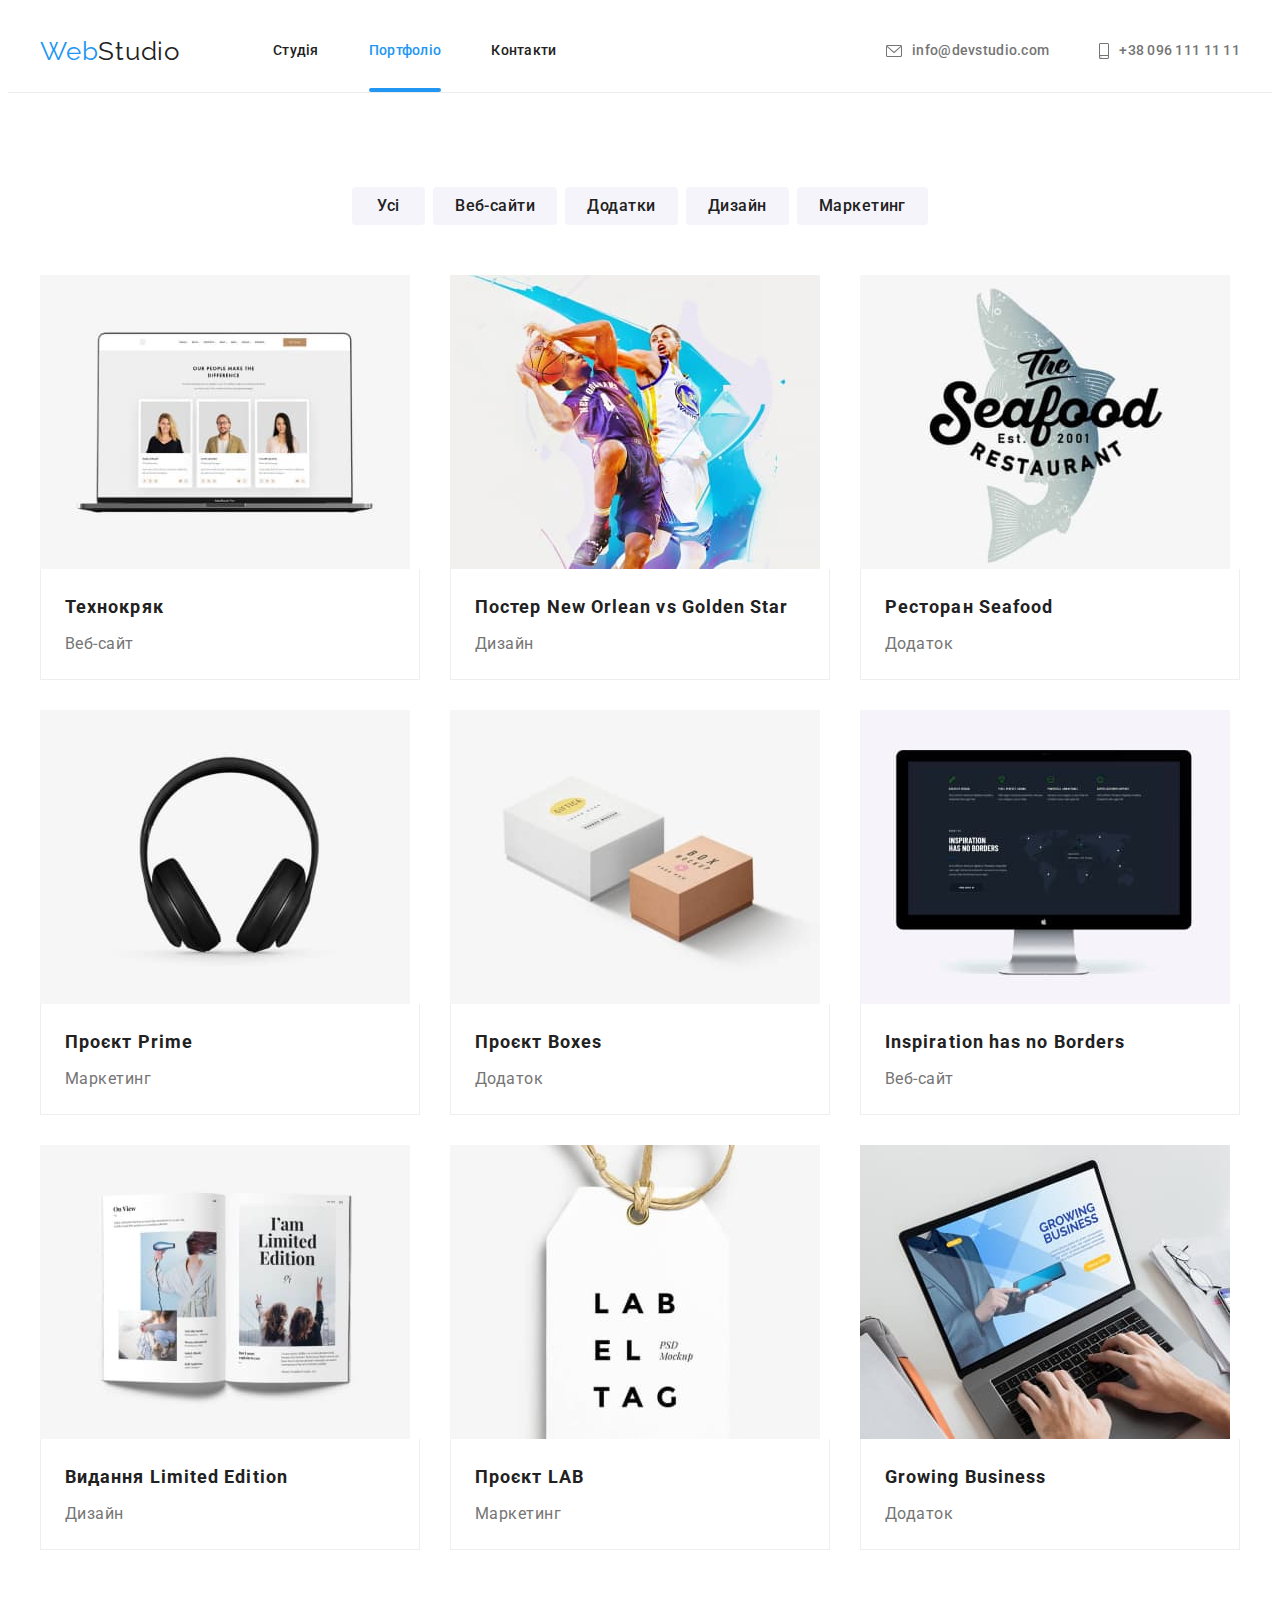
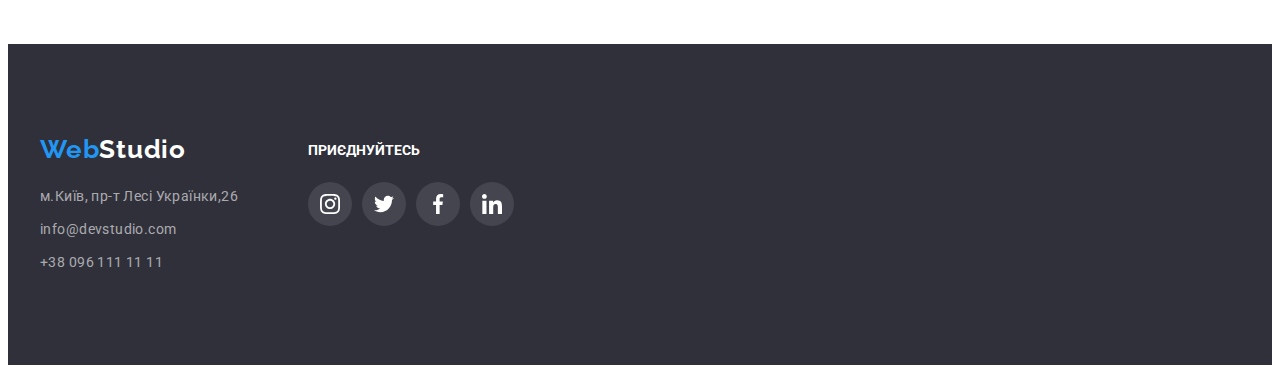
==== portfolio.html @ 3bbe530f "27" ====
<!DOCTYPE html>
<html lang="uk">

<head>
    <meta charset="UTF-8">
    <meta http-equiv="X-UA-Compatible" content="IE=edge">
    <meta name="viewport" content="width=device-width, initial-scale=1.0">
    <title>Document</title>

    <link rel="preconnect" href="https://fonts.googleapis.com">
    <link rel="preconnect" href="https://fonts.gstatic.com" crossorigin>
    <link
        href="https://fonts.googleapis.com/css2?family=Raleway:wght@700&family=Roboto:wght@400;500;700;900&display=swap"
        rel="stylesheet">
    <link rel="stylesheet" href="https://cdnjs.cloudflare.com/ajax/libs/modern-normalize/1.1.0/modern-normalize.min.css"
        integrity="sha512-wpPYUAdjBVSE4KJnH1VR1HeZfpl1ub8YT/NKx4PuQ5NmX2tKuGu6U/JRp5y+Y8XG2tV+wKQpNHVUX03MfMFn9Q=="
        crossorigin="anonymous" referrerpolicy="no-referrer" />
    <link rel="stylesheet" href="./css/styles.css">
</head>

<body>
    <header class="header">
    
        <div class="container header-container">
            <a href="./index.html" class="logo"> <span class="logo-name">Web</span>Studio</a>
            <nav>
                <ul class="header-list">
                    <li class="menu-link"><a class="header-link " href="index.html">Студія</a></li>
                    <li class="menu-link"><a class="header-link current" href="./portfolio.html">Портфоліо</a></li>
                    <li class="menu-link"><a class="header-link" href="">Контакти</a></li>
                </ul>
            </nav>
        <ul class="header-list part">
            <li class="header-contacts">
                <a href="mailto:info@devstudio.com" class="nav-link">
                    <svg class="logo-icon" width="16" height="16">
                        <use href="./images/icons.svg#icon-envelope"></use>
                    </svg>info@devstudio.com</a>
            </li>
            <li class="header-contacts">
                <a href="tel:+380961111111" class="nav-link">
                    <svg class="logo-icon" width="10" height="16">
                        <use href="./images/icons.svg#icon-smartphone"></use>
                    </svg>+38 096 111 11 11</a>
            </li>
        </ul>
        </div>
    </header>
        <main>
        <section class="icons-port">
            <div class="container">
        <h1 hidden>Портфоліо</h1>
        
            <ul class="portfolio">
                <li class=" portfolio-buttons"> <button type="button" class="buttons-list">Усі</button> </li>
                <li class=" portfolio-buttons"> <button type="button" class="buttons-list">Веб-сайти</button></li>
                <li class=" portfolio-buttons"> <button type="button" class="buttons-list">Додатки</button></li>
                <li class=" portfolio-buttons"> <button type="button" class="buttons-list">Дизайн</button></li>
                <li class=" portfolio-buttons"> <button type="button" class="buttons-list">Маркетинг</button></li>
            </ul>
        
       
            <ul class="list-projects">
                
                <li class="projects-item"> <a href=""  class="icons" >
                <div class="projects-wrapper">
                    
                        <img src="./images/img1-1.jpg" width="370" height="294" alt="Сторінка сайту">
                        <p class="projects-text">
                            Ресурс пропонує комплексні пропозиції з різним рівнем функціоналу та сервісів. Все це дозволить відвідувачу отримати
                            вичерпні відомості про компанію чи приватну особу.
                        </p>
                </div>
                    <div class="border">
                        <h2 class="icons-item">Технокряк</h2>
                        <p class="icons-description">Веб-сайт</p>
                    </div>
                    </a>
                </li>
                <li class="projects-item" > <a href="" class="icons">
                    <div class="projects-wrapper">
                    <img src="./images/img2-2.jpg" width="370" height="294" alt="Сторінка сайту">
                    <p class="projects-text">
                        Ресурс пропонує комплексні пропозиції з різним рівнем функціоналу та сервісів. Все це дозволить відвідувачу отримати
                        вичерпні відомості про компанію чи приватну особу.
                    </p>
                    </div>
                    <div class="border">
                        <h2 class="icons-item">Постер New Orlean vs Golden Star</h2>
                        <p class="icons-description">Дизайн</p>
                    </div>
                    </a>
                </li>
                <li class="projects-item" > <a href="" class="icons">
                    <div class="projects-wrapper">
                    <img src="./images/img3-3.jpg" width="370" height="294" alt="Сторінка сайту">
                    <p class="projects-text">
                        Ресурс пропонує комплексні пропозиції з різним рівнем функціоналу та сервісів. Все це дозволить відвідувачу отримати
                        вичерпні відомості про компанію чи приватну особу.
                    </p>
                    </div>
                    <div class="border">
                        <h2 class="icons-item">Ресторан Seafood</h2>
                        <p class="icons-description">Додаток</p>
                    </div>
                    </a>
                </li>
                <li  class="projects-item"> <a href="" class="icons">
                    <div class="projects-wrapper">
                    <img src="./images/img4-4.jpg" width="370" height="294" alt="Сторінка сайту">
                    <p class="projects-text">
                        Ресурс пропонує комплексні пропозиції з різним рівнем функціоналу та сервісів. Все це дозволить відвідувачу отримати
                        вичерпні відомості про компанію чи приватну особу.
                    </p>
                    </div>
                    <div class="border">
                        <h2 class="icons-item">Проєкт Prime</h2>
                        <p class="icons-description">Маркетинг</p>
                    </div>
                    </a>
                </li>
                <li class="projects-item" > <a href="" class="icons">
                    <div class="projects-wrapper">
                    <img src="./images/img5-5.jpg" width="370" height="294" alt="Сторінка сайту">
                    <p class="projects-text">
                        Ресурс пропонує комплексні пропозиції з різним рівнем функціоналу та сервісів. Все це дозволить відвідувачу отримати
                        вичерпні відомості про компанію чи приватну особу.
                    </p>
                    </div>
                    <div class="border">
                        <h2 class="icons-item">Проєкт Boxes</h2>
                        <p class="icons-description">Додаток</p>
                    </div>
                    </a>
                </li>
                <li class="projects-item" > <a href="" class="icons">
                    <div class="projects-wrapper">
                    <img src="./images/img6-6.jpg" width="370" height="294" alt="Сторінка сайту">
                    <p class="projects-text">
                        Ресурс пропонує комплексні пропозиції з різним рівнем функціоналу та сервісів. Все це дозволить відвідувачу отримати
                        вичерпні відомості про компанію чи приватну особу.
                    </p>
                    </div>
                    <div class="border">
                        <h2 class="icons-item">Inspiration has no Borders</h2>
                        <p class="icons-description">Веб-сайт</p>
                    </div>
                    </a>
                </li>
                <li  class="projects-item"> <a href="" class="icons">
                    <div class="projects-wrapper">
                    <img src="./images/img7-7.jpg" width="370" height="294" alt="Сторінка сайту">
                    <p class="projects-text">
                        Ресурс пропонує комплексні пропозиції з різним рівнем функціоналу та сервісів. Все це дозволить відвідувачу отримати
                        вичерпні відомості про компанію чи приватну особу.
                    </p>
                    </div>
                    <div class="border">
                        <h2 class="icons-item">Видання Limited Edition</h2>
                        <p class="icons-description">Дизайн</p>
                    </div>
                    </a>
                </li>
                <li  class="projects-item"> <a href="" class="icons">
                    <div class="projects-wrapper">
                    <img src="./images/img8-8.jpg" width="370" height="294" alt="Сторінка сайту">
                    <p class="projects-text">
                        Ресурс пропонує комплексні пропозиції з різним рівнем функціоналу та сервісів. Все це дозволить відвідувачу отримати
                        вичерпні відомості про компанію чи приватну особу.
                    </p>
                    </div>
                    <div class="border">
                        <h2 class="icons-item">Проєкт LAB</h2>
                        <p class="icons-description">Маркетинг</p>
                    </div>
                    </a>
                </li>
                <li  class="projects-item"> <a href="" class="icons">
                    <div class="projects-wrapper">
                    <img src="./images/img9-9.jpg" width="370" height="294" alt="Сторінка сайту">
                    <p class="projects-text">
                        Ресурс пропонує комплексні пропозиції з різним рівнем функціоналу та сервісів. Все це дозволить відвідувачу отримати
                        вичерпні відомості про компанію чи приватну особу.
                    </p>
                    </div>
                    <div class="border">
                        <h2 class="icons-item">Growing Business</h2>
                        <p class="icons-description">Додаток</p>
                    </div>
                    </a>
                </li>
            </ul>
       </div>
        </section>
        
    </main>
<footer class="contacts">
    <div class="container footer-wrapper">
        <div class="footer-contacts">
            <a href="./index.html" class="logo-link"> <span class="logo-web">Web</span>Studio</a>
            <address class="contact">
                <ul class="footer-list">
                    <li class="footer-items adress">
                        <a href="https://goo.gl/maps/vzMB5SLDeyugjdqs5" target="_blank" rel="noopener norefferer"
                            class="contact-link">м.Київ, пр-т Лесі Українки,26</a>
                    </li>
                    <li class="footer-items">
                        <a href="mailto:info@devstudio.com" class="contact-link">info@devstudio.com</a>
                    </li>
                    <li class="footer-items">
                        <a href="tel:+380961111111" class="contact-link">+38 096 111 11 11</a>
                    </li>
                </ul>

            </address>
        </div>
        <div class="footer-links">
            <span class="footer-text">ПРИЄДНУЙТЕСЬ</span>
            <ul class="footer-logo">
                <li class="foot-soc-item">
                    <a class="foot-soc-link" href="#">
                        <svg class="foot-soc-icon" width="20" height="20">
                            <use href="./images/icons.svg#icon-instagram"></use>
                        </svg>
                    </a>
                </li>
                <li class="foot-soc-item">
                    <a class="foot-soc-link" href="#">
                        <svg class="foot-soc-icon" width="20" height="20">
                            <use href="./images/icons.svg#icon-twitter"></use>
                        </svg>
                    </a>
                </li>
                <li class="foot-soc-item">
                    <a class="foot-soc-link" href="#">
                        <svg class="foot-soc-icon" width="20" height="20">
                            <use href="./images/icons.svg#icon-facebook"></use>
                        </svg>
                    </a>
                </li>
                <li class="foot-soc-item">
                    <a class="foot-soc-link" href="#">
                        <svg class="foot-soc-icon" width="20" height="20">
                            <use href="./images/icons.svg#icon-linkedin"></use>
                        </svg>
                    </a>
                </li>
            </ul>
        </div>
    </div>
</footer>
    </body>
    </html>
---- css/styles.css ----
:root {
    --pimary-text-color:#212121 ;
    --text-color: #757575;
    --accent-color: #2196F3;
    --white-color: #ffffff;
    --cubic-bezier: cubic-bezier(0.4, 0, 0.2, 1)

 }
 h1,
 h2,
 h3,
 h4,
 h5,
 h6,
 p {
    margin: 0;
 }
 ul {
    list-style: none;
    margin: 0;
    padding: 0;
 }
  button {
    cursor: pointer;
  }
 
 body {
    color: var(--pimary-text-color);
    background-color: var(--white-color);
    font-family: "Roboto", sans-serif;

}
img {
    display: block;
        max-width: 100%;
        height: auto;
}
.header-list {
    list-style: none;
    display: flex;
    
    justify-content: center;
    gap: 50px;
    
}
.logo {
    margin-right: 93px;
}
.logo, .logo-name {
    font-family: "Raleway";
    font-size: 26px;
    line-height: 1.19;
    letter-spacing: 0.03em;
    text-decoration: none;
    color: var(--pimary-text-color);
    padding-top: 25px;
    padding-bottom: 25px;
    
}
.header {
    border-bottom: 1px solid #ECECEC;
        border-top: transparent solid;
   
}


.logo-name {
    color: var(--accent-color);
}
.container {
    width: 1200px;
    padding-left: 15px;
    padding-right: 15px;
    margin:0 auto;
}
/* --------------------Site Nav */
.header-container {
    display: flex;
    align-items: center;
}
.header-link {
    display: block;
    
    font-weight: 500;
    font-size: 14px;
    line-height: 1.14;
    letter-spacing: 0.02em;
    color: var(--pimary-text-color);
    text-decoration: none;
    padding-top: 32px;
    padding-bottom: 32px;
    transition: color 250ms var(--cubic-bezier);

}
.header-contacts {
list-style: none;

}

.logo-icon {
fill: var(--text-color);
display: flex;
margin-right: 10px;
transition: fill 250ms var(--cubic-bezier);

}
.nav-link{
    display: flex;
    justify-content: center;
    align-items: center;
    transition: color 250ms var(--cubic-bezier);
}
.nav-link:hover,
.nav-link:focus {
color: var(--accent-color);
}
.nav-link:focus .logo-icon {
  fill: currentColor;
} 
.nav-link:hover .logo-icon {
    fill: currentColor;
}
    
.header-link:hover,
.header-link:focus{
color: var(--accent-color);}
.current {
    position: relative;
    color: var(--accent-color);


  
}
.part {
    margin-left: auto;
    
}

.nav-link {
    color: var(--text-color);
    text-decoration: none;
    font-weight: 500;
        font-size: 14px;
        line-height: 1.14;
        letter-spacing: 0.02em;
        padding-bottom: 32px;
        padding-top: 32px;
}
 
 .current::after {
    display: block;
  position: absolute;
   content: "";
    width: 100%;
    height: 4px;
    background-color: #2196F3;
    left: 0;
    border-radius: 2px;
    bottom: -1px;
}


/*-------------------Hero-------------*/
.hero {
    background-color: #2F303A;
   max-width: 1600px;
   min-height: 600px;
 background-image:  linear-gradient(rgba(47, 48, 58, 0.4),
    rgba(47, 48, 58, 0.4)),

url(../images/hero.jpg);
text-align: center;
padding-top: 200px;
padding-bottom: 200px;
margin: auto;
border: none;
background-position: center;
background-repeat: no-repeat;
}
.hero-title {
font-weight: 900;
    font-size: 44px;
    line-height: 1.36;
    width: 694px;
    height: 120px;
    letter-spacing: 0.06em;
    text-transform: uppercase;
    color: var(--white-color);
    margin: auto;
    margin-bottom: 30px;
   
    
   

}
.hero-button {
    font-family: 'Roboto', sans-serif;
        font-style: normal;
        font-weight: 700;
        font-size: 16px;
        line-height: 1.87;
        display: flex;
        align-items: center; 
        text-align: center; 
        letter-spacing: 0.06em;
        border: none;
        border-radius: 4px;
        padding: 10px 32px;
        min-width: 216px;
        margin: 0 auto;
    color: #ffffff;
    background-color: #2196F3;
    transition: color 250ms var(--cubic-bezier), background-color 250ms var(--cubic-bezier)  ;
}
.hero-button:hover,
.hero-button:focus {
 color: #ffffff ; 
 background-color: #188CE8;  
}
/*---------------Section-------------*/
.subtitle {
    padding-top: 94px ;
    
}
.section-team {
    background-color:#F5F4FA ;
    margin: 0;
    padding-top: 94px;
    padding-bottom: 94px;
}
.section-hide {
    visibility: hidden;
    position: absolute;
        width: 1px;
        height: 1px;
        margin: -1px;
        border: 0;
        padding: 0;
        white-space: nowrap;
        clip-path: inset(100%);
        clip: rect(0 0 0 0);
        overflow: hidden;
        
}
.section-title {
    font-weight: 700;
        font-size: 36px;
        line-height: 1.16;
        text-align: center;
        letter-spacing: 0.03em;
       
       margin-bottom: 50px;
    color: var(--pimary-text-color);
}
.work {
padding: 94px 0;

}
.list {
    display: flex;
    gap: 30px;
    padding: 0;
    margin: 0;
    
}

.list-benefits{
    display: flex; 
    gap: 30px;
}
.benefits {
flex-basis: calc((100% - 90px) / 4);
}
.benefits-box {
    display: flex;
    width: 270px;
    height: 120px;
    align-items: center;
    justify-content: center;
    background-color: #F5F4FA ;
    border-radius: 4px;
    margin-bottom: 30px;
}

.subtitle-list {
    font-weight: 700;
        font-size: 14px;
        line-height: 1.14;
        letter-spacing: 0.03em;
        text-transform: uppercase;
        margin-bottom: 10px;
        
color: var(--pimary-text-color);
}
.subtitle-description {
    font-weight: 400;
        font-size: 14px;
        line-height: 1.71;
        letter-spacing: 0.03em;
  color:  var(--text-color);  
}
.works-box {
position: relative;
}
.works-description {
position: absolute;
display: block;
bottom: 0;
font-weight: 700;
font-size: 14px;
line-height: 1.14;
letter-spacing: 0.02em;
color: var(--white-color);
width: 100%;
justify-content: center;
height: ;
text-align: center;
background-color: rgba(47, 48, 58, 0.8);
padding-top:27px ;
padding-bottom: 27px;

}
/*------------------Team-------------*/
.team  

.stuff {
    padding-top: 94px;
}

.title-list {
    display: flex;
    gap: 30px;
    
    
}
.teammate {
    width: calc((100%-90px) /4) ;
    background-color: var(--white-color);
    border-radius: 4px;
    box-shadow: 0px
        2px rgba(0, 0, 0, 0.2), 0px
            1px rgba(0, 0, 0, 0.14), 0px
                1px rgba(0, 0, 0, 0.12)  ;
}
/* .teammate:hover,
.teammate:focus {
    box-shadow: 0px 4px rgba(0, 0, 0, 0.25);
} */
.team-list {
    font-weight: 500;
        font-size: 16px;
        line-height: 1.18;
        text-align: center;
        letter-spacing: 0.03em;
        margin-top: 30px;
        margin-bottom: 10px;
    color: var(--pimary-text-color);
}
.team-description {
    font-weight: 400;
        font-size: 16px;
        line-height: 1.18;
        text-align: center;
        letter-spacing: 0.03em;
    color: #757575;
    margin-bottom: 16px;
}
.team-soc-list {
display: flex;
justify-content: center;
gap: 10px;
}
.team-soc-item {
width: 44px;
height: 44px;
margin-bottom: 30px;
color: #ffffff;
}
.team-soc-link {
width: 100%;
height: 100%;
border-radius: 50%;
display: flex;
background-color: #ffffff;
align-items: center;
justify-content: center;
color: #AFB1B8;
transition: background-color 250ms var(--cubic-bezier), fill 250ms var(--cubic-bezier);
}
.team-soc-link:hover,
.team-soc-link:focus {
    background-color: #2196F3 ;
    fill: #ffffff;
}
 .team-soc-link:hover .team-soc-icon {
    fill: #ffffff;
}
.team-soc-link:focus .team-soc-icon {
                        fill: #ffffff}
            
/* .team-soc-icon:hover,
.team-soc-icon:focus {
    fill: currentColor;
} */
.team-soc-icon {
fill: currentColor;
transition: fill 250ms var(--cubic-bezier);
} 
/* __________________________Clients________________________ */
.section-clients {
margin: 0;
    padding-top: 94px;
    padding-bottom: 94px;
}

.clients-list {
display: flex;
    justify-content: center;
    gap: 30px;
}
.clients-item {
width: 170px;
height: 92px;
}
.clients-link {
width: 100%;
    height: 100%;
    border-radius: 4%;
    display: flex;
    background-color: #ffffff;
    align-items: center;
    justify-content: center;
    border: 1px solid;
    
    border-color: #AFB1B8;
   transition: border-color 250ms var(--cubic-bezier);}
    .clients-link:hover,
    .clients-link:focus {
      border-color: var(--accent-color);
    }
    
    .clients-link:hover .clients-logo {
    fill: var(--accent-color);
        }
    .clients-link:focus .clients-logo {
        fill: var(--accent-color);
    }
.clients-logo {
fill: #AFB1B8;
transition: fill 250ms var(--cubic-bezier);
} 

/*-----------Portfolio-----------*/
.buttons-list, .hero-button {
    cursor: pointer;
    border: none solid transparent;
}
.portfolio {
display: flex;
justify-content: center;
gap: 8px;

margin-bottom: 50px;
align-items: center;
}

.list-projects {
display: flex;
    flex-wrap: wrap;
    gap: 30px;
    justify-content: center;
   
} 
.projects-item {
    background-color: var(--white-color);
    flex-basis: calc((100% - 60px) / 3);
    display: block;
    }
.projects-item:hover .projects-text,
.projects-item:focus .projects-text {
    transform: translateY(0);
}
.projects-wrapper {
    position: relative;
    overflow: hidden;
 }
.projects-text{
    position: absolute;
    top: 0;
    background-color: rgba(33, 150, 243, 0.9);
    color: #ffffff;
    font-weight: 400;
    font-size: 18px;
    line-height: 1.5;
    padding: 63px 24px;
    height: 100%;
    transform: translateY(100%);
    transition: transform 250ms var(--cubic-bezier);
}

.icons:hover,
.icons:focus {
box-shadow: 1px 4px rgba(0, 0, 0, 0.16), 0px
        4px rgba(0, 0, 0, 0.06), 0px 1px rgba(0, 0, 0, 0.12);
}
.buttons-list {
    font-family: inherit;
    font-weight: 500;
        font-size: 16px;
        line-height:1.62;
        text-align: center;
        letter-spacing: 0.03em;
        border: none;
        padding: 6px 22px;
            min-width: 73px;
            border-radius: 4px;
           
    color: #212121;
    background-color: #F5F4FA;
    transition: box-shadow 250ms var(--cubic-bezier), background-color 250ms var(--cubic-bezier), color 250ms var(--cubic-bezier),  
    border 250ms var(--cubic-bezier);
}
.buttons-list:hover,
.buttons-list:focus {
    
    box-shadow: 0px 2px rgba(0, 0, 0, 0.12), 0px 1px rgba(0, 0, 0, 0.08), 0px 3px rgba(0, 0, 0, 0.1);
}
.buttons-list:hover {
color: #ffffff;
    background-color: #2196F3;
}
.buttons-list:focus {
    border:1px solid rgba(0, 0, 0, 1) ;
}
/*------------------Icons---------------*/
.border {
padding: 20px 24px;
border-radius: 1px;
    border-left: 1px solid #EEEEEE;
    border-right: 1px solid #EEEEEE;
    border-bottom: 1px solid #EEEEEE;
    
}

.icons-port{
    text-decoration: none;
    padding-top: 94px;
    padding-bottom: 94px;
    
} 
.icons-item {
    font-weight: 700;
        font-size: 18px;
        line-height: 2;
        letter-spacing: 0.06em;
        text-decoration: none;
        padding-bottom: 4px;
        
    color: var(--pimary-text-color);
}
.icons {
    text-decoration: none;
    display: block;
    transition: box-shadow 250ms var(--cubic-bezier);
}
.icons-description {
    font-weight: 400;
        font-size: 16px;
        line-height: 1.88;
    letter-spacing: 0.03em;
    text-decoration: none;
    color: var(--text-color);
}


/*------------Footer----------*/
.footer-wrapper {
   display: flex;
padding-top: 90px;
padding-bottom: 90px;
align-items: baseline;

}
.contacts {
    background-color:#2F303A ;
    
        display: flex;
        
}


.logo-link, .logo-web {
    font-family: 'Raleway';
        font-style: normal;
        font-weight: 700;
        font-size: 26px;
        line-height: 1.19;
        text-decoration: none;
        letter-spacing: 0.03em;
       margin-bottom: 20px;
     
}
.logo-link {
    color: var(--white-color);
}
.logo-web {
    color: var(--accent-color);
}
.contact-link  {
    font-family: 'Roboto';
        font-style: normal;
    font-weight: 400;
        font-size: 14px;
        line-height: 1.71;
         letter-spacing: 0.03em;
        text-decoration: none;
        color: rgba(255, 255, 255, 0.6);
        transition: color 250ms var(--cubic-bezier);
        
}

.footer-items {
    margin-bottom: 9px;
}
.footer-items:last-child {
    margin-bottom: 0;
}

.contact-link:hover,
.contact-link:focus {
    color: var(--white-color);
}

.contact {
    margin-top: 20px;
}
.footer-links {
    
    
margin-left: 70px;
}
.footer-text {
    font-family: 'Roboto';
    font-weight: 700;
    font-size: 14px;
    line-height: 1.14;
    text-align: left;
   
    vertical-align: top;
    color: var(--white-color);
    
}
.footer-logo {
display: flex;
    justify-content: center;
    margin-top: 20px;
    gap: 10px;
}
.foot-soc-item {
    width: 44px;
        height: 44px;
        
}
.foot-soc-link {
    width: 100%;
    height: 100%;
    border-radius: 50%;
    display: flex;
background-color: rgba(255, 255, 255, 0.1);
    align-items: center;
    justify-content: center;
    transition: background-color 250ms var(--cubic-bezier);
}

.foot-soc-link:hover,
.foot-soc-link:focus {
    background-color: var(--accent-color);
}
.foot-soc-icon {
    fill: #ffffff;
}
.backdrop {
    position: fixed;
    top: 0;
    width: 100%;
    height: 100%;
    background-color: rgba(0, 0, 0, 0.2);
    transition: opacity 250ms linear, visibility 250ms linear;
}
.modal {
    width: 528px;
    min-height: 581px;
    background-color: var(--white-color);
    border-radius: 4px;
    position: absolute;
    top: 50%;
    left: 50%;
    transform: translate( -50%,-50% ) scale(1);
    transition: transform 250ms linear;
}
.backdrop.is-hidden .modal {
    transform: translate(-50%, -50%) scale(0);
}
.modal-close {
    position: absolute;
    right: 8px;
    top: 8px;
    width: 30px;
    height: 30px;
    border: 1px solid rgba(0, 0, 0, 0.1);
    border-radius: 50%;
    display: flex ;
    align-items: center;
    justify-content: center;
    background-color: transparent;
}
.is-hidden {
    opacity: 0;
    visibility: hidden;
    pointer-events: none;
}
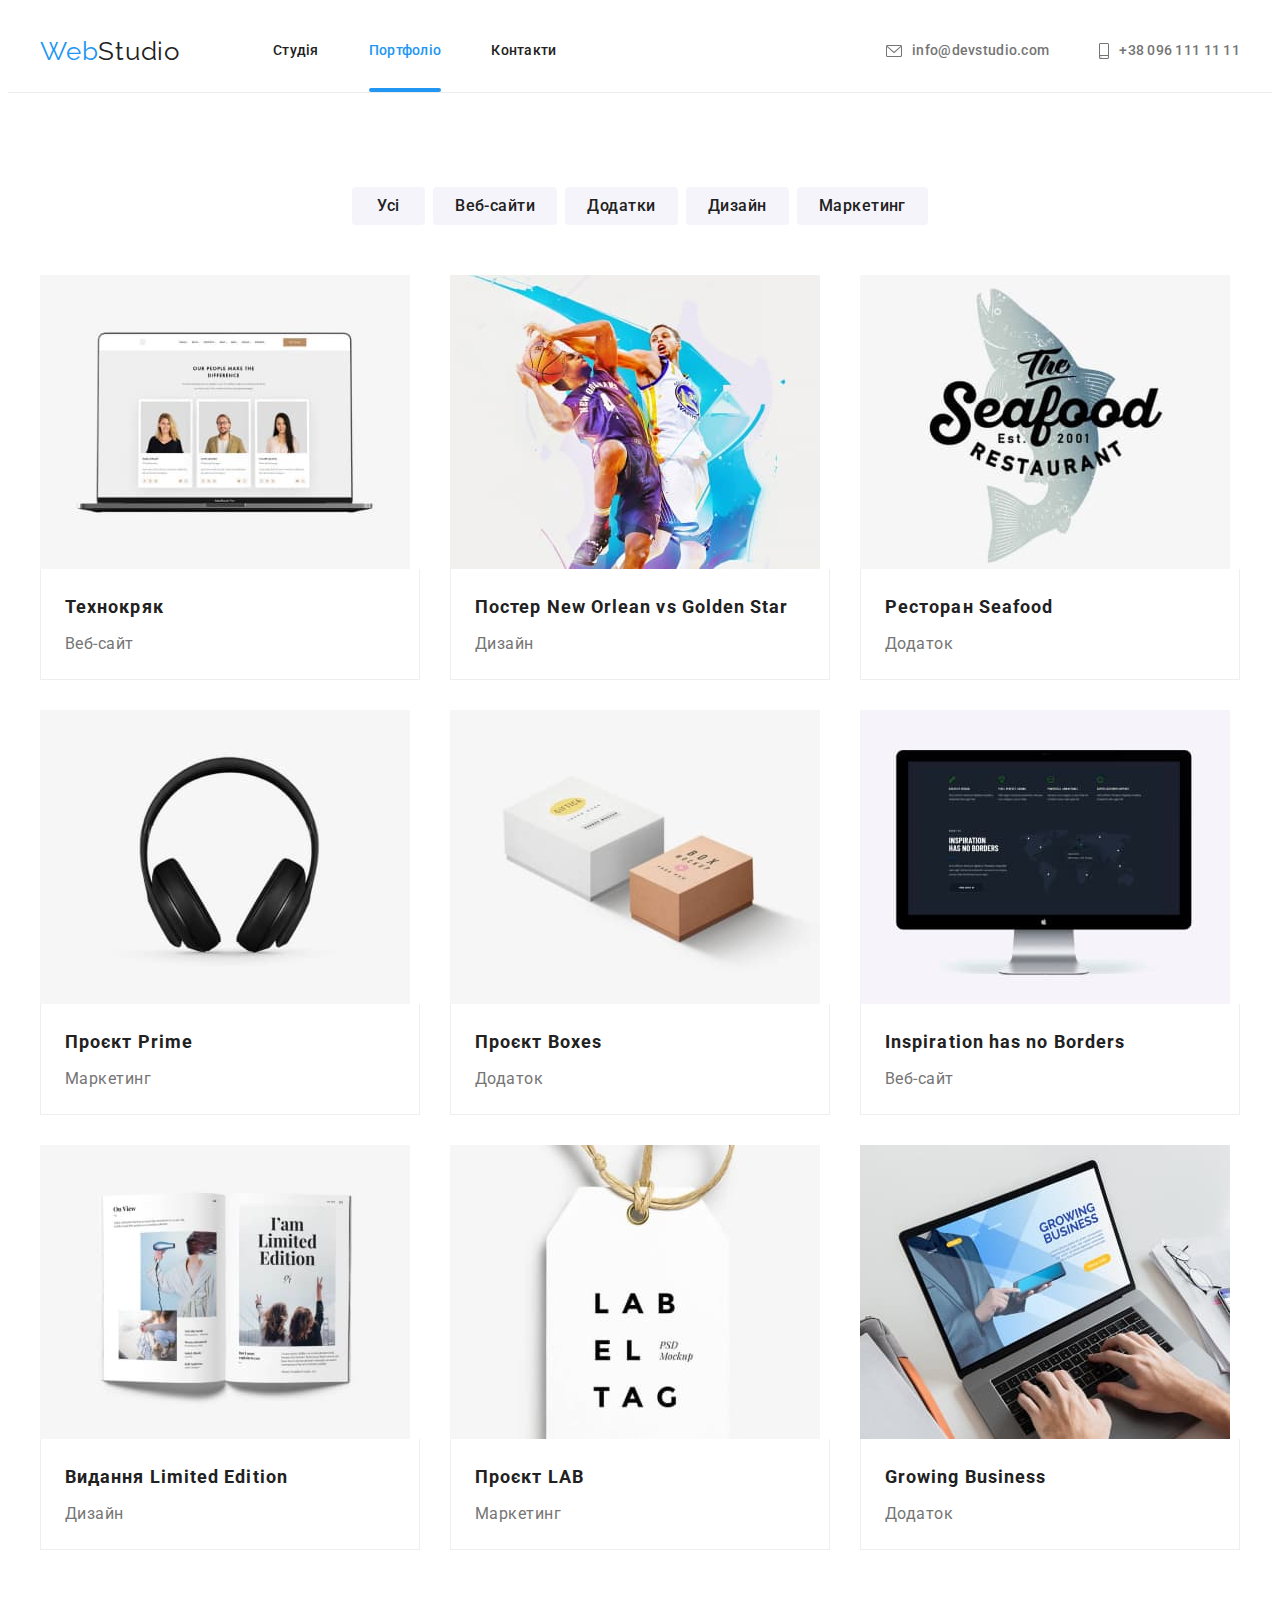
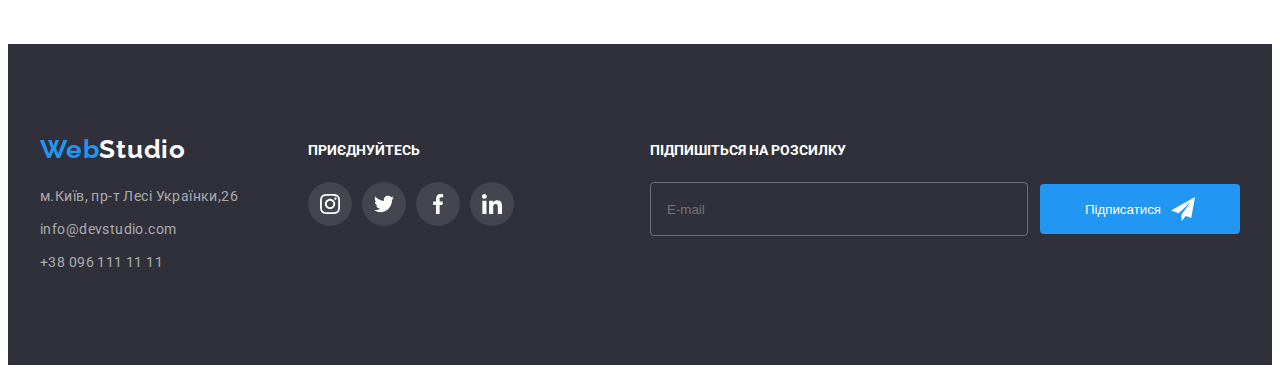
==== commit 68b660ac: "28.11" ====
--- a/portfolio.html
+++ b/portfolio.html
@@ -247,6 +247,19 @@
                 </li>
             </ul>
         </div>
+        <div class="foot-wrap">
+            <span class="footer-text">ПІДПИШІТЬСЯ НА РОЗСИЛКУ</span>
+            <form class="foot-form">
+                <div class="footer-input">
+                    <input type="email" minlength="6" class="foot-input" placeholder="E-mail" required />
+                    <button type="button" class="footer-button">Підписатися
+                        <svg class="footer-icon" width="24" height="24">
+                            <use href="./images/icons.svg#icon-footmail"></use>
+                        </svg>
+                    </button>
+                </div>
+            </form>
+        </div>
     </div>
 </footer>
     </body>
--- a/css/styles.css
+++ b/css/styles.css
@@ -35,6 +35,11 @@
         max-width: 100%;
         height: auto;
 }
+textarea {
+    resize: none;
+}
+
+
 .header-list {
     list-style: none;
     display: flex;
@@ -580,6 +585,8 @@
 padding-bottom: 90px;
 align-items: baseline;
 
+
+
 }
 .contacts {
     background-color:#2F303A ;
@@ -666,7 +673,7 @@
     height: 100%;
     border-radius: 50%;
     display: flex;
-background-color: rgba(255, 255, 255, 0.1);
+    background-color: rgba(255, 255, 255, 0.1);
     align-items: center;
     justify-content: center;
     transition: background-color 250ms var(--cubic-bezier);
@@ -678,6 +685,64 @@
 }
 .foot-soc-icon {
     fill: #ffffff;
+}
+.foot-wrap {
+    display: block;
+    position: relative;
+    margin-left: auto;
+}
+.footer-input {
+     display: flex;
+    justify-content: center;
+    align-items: center;
+    gap: 12px; 
+    margin-top: 20px;
+   
+}
+.foot-input {
+    display: flex;
+        justify-content: center;
+        align-items: center;
+        min-width: 358px;
+        height: 50px;
+        border: 1px solid rgba(255, 255, 255, 0.3);
+        border-radius: 4px;
+        background-color: transparent;
+        color: var(--white-color);
+        padding-left: 16px;
+        cursor: pointer;
+        transition: border-color 250ms var(--cubic-bezier);
+
+}
+.foot-form {
+    /* display: flex;
+    align-items: center;
+    margin-top: 20px; */
+}
+.footer-button {
+    display: flex;
+    border-radius: 4px ;
+    background-color: var(--accent-color);
+    color: var(--white-color);
+    border: none;
+    fill: var(--white-color);
+    align-items: center;
+    justify-content: center;
+    padding: 10px 28px;
+    min-width: 200px;
+    height: 50px;
+    gap: 10px;
+    
+    transition: background 250ms var(--cubic-bezier);
+}
+.foot-input:hover,
+.foot-input:focus {
+    outline: none;
+    border-color: var(--accent-color);
+}
+.footer-button:hover,
+.footer-button:focus {
+    background: #188CE8;
 }
 .backdrop {
     position: fixed;
@@ -697,6 +762,7 @@
     left: 50%;
     transform: translate( -50%,-50% ) scale(1);
     transition: transform 250ms linear;
+    padding: 40px;
 }
 .backdrop.is-hidden .modal {
     transform: translate(-50%, -50%) scale(0);
@@ -713,9 +779,159 @@
     align-items: center;
     justify-content: center;
     background-color: transparent;
+    transition: fill 250ms var(--cubic-bezier);
+}
+.modal-close:hover,
+.modal-close:focus {
+    fill: var(--accent-color);
 }
 .is-hidden {
     opacity: 0;
     visibility: hidden;
     pointer-events: none;
-}+}
+.modal-title {
+    font-weight: 700;
+    font-size: 20px;
+    font-style: bold;
+    line-height: 1.15;
+    text-align: center;
+    letter-spacing: 3%;
+    margin-bottom: 12px;
+}
+.input-wrapper {
+    position: relative;
+    margin-bottom: 10px;
+}
+.modal-input {
+    width: 100%;
+    height: 40px;
+    border-radius: 4px;
+    border: 1px solid rgba(33, 33, 33, 0.2);
+    background-color: transparent;
+    outline: transparent;
+    padding-left: 40px;
+    font-size: 14px;
+    color: var(--pimary-text-color);
+    cursor: pointer;
+    transition: border-color 250ms var(--cubic-bezier);
+}
+.modal-icons {
+    position: absolute;
+    left: 12px;
+    top: 50%;
+    transform: translateY(-50%);
+    transition: fill 250ms var(--cubic-bezier);
+}
+.modal-input:focus,
+.modal-input:hover {
+   border-color: var(--accent-color);
+    
+}
+.modal-input:focus + .modal-icons,
+.modal-input:hover + .modal-icons
+ {
+fill: var(--accent-color);
+}
+.comment {
+    width: 100%;
+    height: 100%;
+    border: 1px solid rgba(33, 33, 33, 0.2);
+    border-radius: 4px;
+    cursor: pointer;
+    padding: 12px 16px;
+    outline: none;
+    
+    
+}
+.comment::placeholder {
+  font-size: 12px; 
+  line-height: 1.17;
+  letter-spacing: 0.01em;
+  color: rgba(117, 117, 117, 0.5); 
+  transition: border-color 250ms var(--cubic-bezier);
+}
+.comment:focus,
+.comment:hover {
+    outline: none;
+    border-color: var(--accent-color);
+}
+.input-label {
+    font-size: 12px;
+    display: block;
+    position: relative;
+    margin-bottom: 4px;
+    color: var(--text-color) ;
+    letter-spacing: 0.03em;
+}
+.check-text {
+    font-size: 14px;
+    color: var(--text-color);
+    display: flex;
+    align-items: center;
+    position: relative;
+    
+}
+.check-icon {
+    cursor: pointer;
+}
+.check-text span {
+    display: flex;
+    width: 16px;
+    height: 15px; 
+    border: 1px solid rgba(33, 33, 33, 1) ;
+    border-radius: 2px;
+    margin-right: 8px ;
+    align-items: center;
+    justify-content: center;
+    fill: transparent;
+}
+.hide {
+    -webkit-appearance: none;
+    -moz-appearance: none;
+    appearance: none;
+}
+.modal-check:checked + .check-text span {
+    background-color: var(--accent-color);
+    border: none;
+    fill: var(--white-color);
+} 
+.modal-check:checked + .check-icon {
+    background-color: var(--accent-color);
+}
+.link-modal {
+    display: block;
+    margin-left: 10px ;
+    color: var(--accent-color);
+    
+}
+.modal-button {
+
+font-family: 'Roboto', sans-serif;
+    font-style: normal;
+    font-weight: 700;
+    font-size: 16px;
+    line-height: 1.87;
+    display: flex;
+    align-items: center;
+    text-align: center;
+    letter-spacing: 0.06em;
+    border: none;
+    border-radius: 4px;
+    padding: 10px 52px;
+    min-width: 200px;
+    box-shadow:0px 4px rgba(0, 0, 0, 0.15) ;
+    color: #ffffff;
+    background-color: #2196F3;
+    transition: color 250ms var(--cubic-bezier), background-color 250ms var(--cubic-bezier);
+    margin-top: 30px ;
+    
+    margin-left: auto;
+    margin-right: auto;
+}
+
+.modal-button:hover,
+.modal-button:focus {
+    color: #ffffff;
+    background-color: #188CE8;
+}
